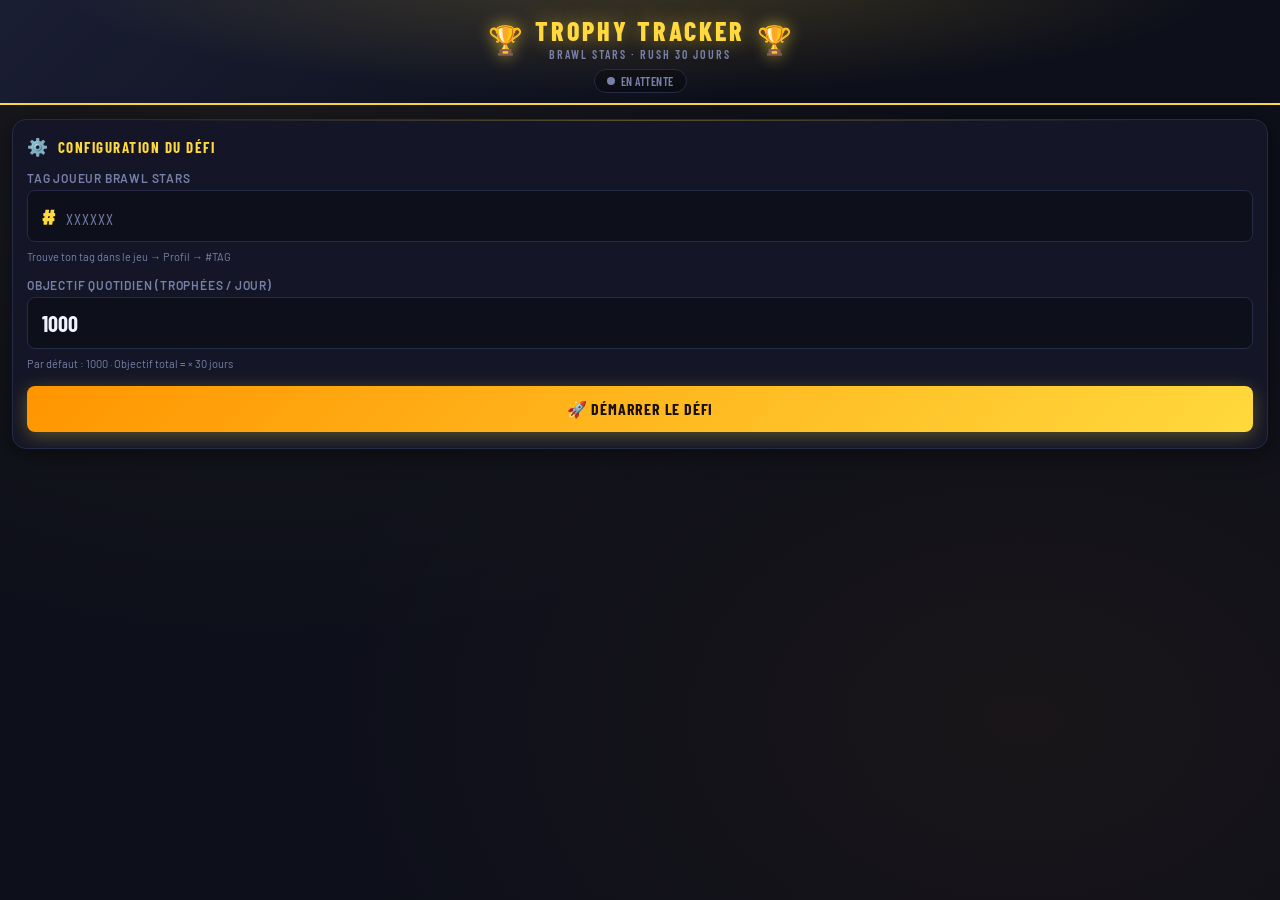
==== index.html @ 1053ff5f "Add files via upload" ====
<!DOCTYPE html>
<html lang="fr">
<head>
  <meta charset="UTF-8" />
  <meta name="viewport" content="width=device-width, initial-scale=1.0, maximum-scale=1.0, user-scalable=no" />
  <title>BS Trophy Tracker</title>
  <link rel="stylesheet" href="style.css" />
</head>
<body>

  <!-- ===== HEADER ===== -->
  <header class="app-header">
    <div class="header-glow"></div>
    <div class="header-content">
      <span class="trophy-icon">🏆</span>
      <div class="header-text">
        <h1>TROPHY TRACKER</h1>
        <p class="header-sub" id="headerSub">Brawl Stars · Rush 30 Jours</p>
      </div>
      <span class="trophy-icon">🏆</span>
    </div>
    <!-- Indicateur de statut API -->
    <div class="api-status" id="apiStatus">
      <span class="api-dot" id="apiDot"></span>
      <span class="api-label" id="apiLabel">En attente</span>
    </div>
  </header>

  <!-- ===================================================================
       ÉCRAN 1 : CONFIGURATION INITIALE (visible si défi non démarré)
  =================================================================== -->
  <div id="screenSetup">

    <section class="card setup-card">
      <h2 class="card-title"><span class="icon">⚙️</span> Configuration du Défi</h2>

      <!-- Tag joueur -->
      <div class="input-group">
        <label for="inputPlayerTag">Tag Joueur Brawl Stars</label>
        <div class="input-prefix-wrap">
          <span class="input-prefix">#</span>
          <input
            type="text"
            id="inputPlayerTag"
            placeholder="XXXXXX"
            maxlength="12"
            autocomplete="off"
            autocorrect="off"
            spellcheck="false"
          />
        </div>
        <p class="input-hint">Trouve ton tag dans le jeu → Profil → #TAG</p>
      </div>

      <!-- Objectif quotidien -->
      <div class="input-group">
        <label for="inputDailyGoal">Objectif quotidien (trophées / jour)</label>
        <input
          type="number"
          id="inputDailyGoal"
          placeholder="1000"
          value="1000"
          min="1"
          inputmode="numeric"
        />
        <p class="input-hint">Par défaut : 1000 · Objectif total = × 30 jours</p>
      </div>

      <!-- Bouton démarrer -->
      <button class="btn btn-primary" id="btnStart">
        <span id="btnStartLabel">🚀 Démarrer le défi</span>
      </button>

      <!-- Spinner de chargement -->
      <div class="loader-wrap hidden" id="setupLoader">
        <div class="spinner"></div>
        <span>Connexion à l'API Brawl Stars…</span>
      </div>
    </section>

  </div><!-- /#screenSetup -->

  <!-- ===================================================================
       ÉCRAN 2 : TRACKER ACTIF (visible une fois le défi lancé)
  =================================================================== -->
  <div id="screenTracker" class="hidden">

    <!-- ── Profil joueur ── -->
    <section class="card player-card">
      <div class="player-row">
        <div class="player-avatar" id="playerAvatar">?</div>
        <div class="player-info">
          <div class="player-name" id="playerName">—</div>
          <div class="player-tag" id="playerTag">—</div>
        </div>
        <div class="player-right">
          <div class="player-trophies" id="playerTrophiesLive">—</div>
          <div class="player-trophies-label">trophées</div>
        </div>
      </div>

      <!-- Bouton actualisation manuelle -->
      <button class="btn btn-secondary btn-sm mt-8" id="btnRefresh">
        🔄 Actualiser maintenant
      </button>

      <!-- Date dernière sync -->
      <p class="last-sync" id="lastSyncLabel">Dernière sync : jamais</p>
    </section>

    <!-- ── Progression globale ── -->
    <section class="card progress-card">
      <h2 class="card-title"><span class="icon">📊</span> Progression Globale</h2>

      <div class="progress-grid">
        <div class="stat-box">
          <span class="stat-label">Jour actuel</span>
          <span class="stat-value" id="statCurrentDay">J—</span>
        </div>
        <div class="stat-box">
          <span class="stat-label">Jours validés</span>
          <span class="stat-value" id="statDaysCompleted">0 / 30</span>
        </div>
        <div class="stat-box">
          <span class="stat-label">Gain total</span>
          <span class="stat-value" id="statTotalGain">+0</span>
        </div>
        <div class="stat-box">
          <span class="stat-label">Moy. / jour</span>
          <span class="stat-value" id="statAvgPerDay">—</span>
        </div>
      </div>

      <div class="progress-bar-wrap">
        <div class="progress-bar-track">
          <div class="progress-bar-fill" id="progressBarFill"></div>
        </div>
        <span class="progress-bar-label" id="progressBarLabel">0%</span>
      </div>

      <!-- Objectif affiché -->
      <div class="goal-recap">
        <span class="goal-recap-item">
          🎯 Objectif : <strong id="goalRecapValue">—</strong> trophées/jour
        </span>
        <span class="goal-recap-item">
          📅 Total visé : <strong id="goalTotalValue">—</strong>
        </span>
      </div>
    </section>

    <!-- ── Calendrier des 30 jours ── -->
    <section class="card calendar-card">
      <h2 class="card-title"><span class="icon">📅</span> Calendrier des 30 Jours</h2>
      <div class="calendar-list" id="calendarList">
        <!-- Généré dynamiquement par JS -->
      </div>
    </section>

    <!-- ── Bilan de fin de mois ── -->
    <section class="card bilan-card hidden" id="bilanSection">
      <h2 class="card-title"><span class="icon">🏁</span> Bilan de Fin de Mois</h2>
      <div class="bilan-body" id="bilanBody"></div>
    </section>

    <!-- ── Reset ── -->
    <div class="reset-zone">
      <button class="btn btn-danger" id="resetBtn">🔄 Réinitialiser le mois</button>
      <p class="reset-warning">⚠️ Cette action effacera toutes tes données.</p>
    </div>

  </div><!-- /#screenTracker -->

  <!-- ===== MODAL RESET ===== -->
  <div class="modal-overlay hidden" id="resetModal">
    <div class="modal-box">
      <p class="modal-title">🗑️ Tout réinitialiser ?</p>
      <p class="modal-text">Toutes les données du défi seront effacées définitivement.</p>
      <div class="modal-actions">
        <button class="btn btn-ghost" id="cancelResetBtn">Annuler</button>
        <button class="btn btn-danger" id="confirmResetBtn">Confirmer</button>
      </div>
    </div>
  </div>

  <!-- ===== TOAST ===== -->
  <div class="toast hidden" id="toast"></div>

  <script src="script.js"></script>
</body>
</html>
---- style.css ----
/* ============================================================
   BRAWL STARS TROPHY TRACKER v2 — style.css
   Thème : Gaming sombre, accent jaune/orange, typographie Barlow
   ============================================================ */

@import url('https://fonts.googleapis.com/css2?family=Barlow+Condensed:wght@400;600;700;800&family=Barlow:wght@400;500;600&display=swap');

/* ── Variables ── */
:root {
  --bg-base:       #0d0f1a;
  --bg-card:       #141627;
  --bg-card2:      #1a1e33;
  --border:        #252a45;
  --accent:        #ffd93d;
  --accent2:       #ff9500;
  --text-primary:  #f0f2ff;
  --text-muted:    #7880a8;
  --green:         #2dca6e;
  --green-bg:      rgba(45, 202, 110, 0.12);
  --red:           #ff4060;
  --red-bg:        rgba(255, 64, 96, 0.12);
  --blue:          #4d9fff;
  --radius:        14px;
  --radius-sm:     8px;
  --shadow:        0 4px 24px rgba(0,0,0,0.45);
  --font-display:  'Barlow Condensed', sans-serif;
  --font-body:     'Barlow', sans-serif;
}

/* ── Reset ── */
*, *::before, *::after { box-sizing: border-box; margin: 0; padding: 0; }
html { font-size: 16px; -webkit-text-size-adjust: 100%; }

body {
  background: var(--bg-base);
  color: var(--text-primary);
  font-family: var(--font-body);
  min-height: 100vh;
  padding-bottom: 48px;
  background-image:
    radial-gradient(ellipse at 20% 10%, rgba(255,217,61,0.06) 0%, transparent 50%),
    radial-gradient(ellipse at 80% 80%, rgba(255,149,0,0.05) 0%, transparent 50%);
}

::-webkit-scrollbar { width: 4px; }
::-webkit-scrollbar-track { background: transparent; }
::-webkit-scrollbar-thumb { background: var(--border); border-radius: 4px; }

.hidden { display: none !important; }
.mt-8  { margin-top: 8px; }

/* ============================================================
   HEADER
   ============================================================ */
.app-header {
  position: relative;
  overflow: hidden;
  background: linear-gradient(135deg, #1a1e33 0%, #0d0f1a 60%);
  border-bottom: 2px solid var(--accent);
  padding: 18px 16px 10px;
  text-align: center;
}

.header-glow {
  position: absolute; inset: 0;
  background: radial-gradient(ellipse at 50% -20%, rgba(255,217,61,0.18) 0%, transparent 65%);
  pointer-events: none;
}

.header-content {
  position: relative;
  display: flex; align-items: center; justify-content: center; gap: 12px;
}

.trophy-icon {
  font-size: 28px;
  filter: drop-shadow(0 0 8px rgba(255,217,61,0.7));
  animation: float 3s ease-in-out infinite;
}
.trophy-icon:last-child { animation-delay: 1.5s; }

@keyframes float {
  0%, 100% { transform: translateY(0); }
  50%       { transform: translateY(-4px); }
}

.header-text h1 {
  font-family: var(--font-display);
  font-size: 26px; font-weight: 800; letter-spacing: 3px;
  color: var(--accent);
  text-shadow: 0 0 20px rgba(255,217,61,0.5);
  line-height: 1;
}

.header-sub {
  font-family: var(--font-display);
  font-size: 12px; font-weight: 600; letter-spacing: 2px;
  color: var(--text-muted); text-transform: uppercase; margin-top: 3px;
}

/* ── Statut API ── */
.api-status {
  position: relative;
  display: inline-flex; align-items: center; gap: 6px;
  margin-top: 8px;
  background: rgba(0,0,0,0.3);
  border: 1px solid var(--border);
  border-radius: 99px;
  padding: 4px 12px;
}

.api-dot {
  width: 8px; height: 8px; border-radius: 50%;
  background: var(--text-muted);
  transition: background 0.3s;
}
.api-dot.loading  { background: var(--accent); animation: blink 0.8s ease-in-out infinite; }
.api-dot.ok       { background: var(--green); }
.api-dot.error    { background: var(--red); }

@keyframes blink {
  0%, 100% { opacity: 1; }
  50%       { opacity: 0.3; }
}

.api-label {
  font-family: var(--font-display);
  font-size: 12px; font-weight: 600; color: var(--text-muted);
  letter-spacing: 0.5px; text-transform: uppercase;
}

/* ============================================================
   CARDS
   ============================================================ */
.card {
  margin: 14px 12px 0;
  background: var(--bg-card);
  border: 1px solid var(--border);
  border-radius: var(--radius);
  padding: 16px 14px;
  box-shadow: var(--shadow);
  position: relative; overflow: hidden;
}

.card::before {
  content: '';
  position: absolute; top: 0; left: 10%; right: 10%; height: 1px;
  background: linear-gradient(90deg, transparent, rgba(255,217,61,0.3), transparent);
}

.card-title {
  font-family: var(--font-display);
  font-size: 15px; font-weight: 700; letter-spacing: 1.5px;
  text-transform: uppercase; color: var(--accent);
  margin-bottom: 14px;
  display: flex; align-items: center; gap: 8px;
}
.card-title .icon { font-size: 17px; }

/* ============================================================
   SETUP SCREEN
   ============================================================ */
.input-group {
  display: flex; flex-direction: column; gap: 5px; margin-bottom: 14px;
}

.input-group label {
  font-size: 12px; font-weight: 600; color: var(--text-muted);
  text-transform: uppercase; letter-spacing: 0.8px;
}

/* Champ avec préfixe "#" */
.input-prefix-wrap {
  display: flex; align-items: center;
  background: var(--bg-base);
  border: 1.5px solid var(--border);
  border-radius: var(--radius-sm);
  overflow: hidden;
  transition: border-color 0.2s, box-shadow 0.2s;
}
.input-prefix-wrap:focus-within {
  border-color: var(--accent);
  box-shadow: 0 0 0 3px rgba(255,217,61,0.15);
}

.input-prefix {
  padding: 0 10px 0 14px;
  font-family: var(--font-display);
  font-size: 22px; font-weight: 800; color: var(--accent);
  line-height: 1;
}

.input-prefix-wrap input {
  flex: 1;
  background: transparent;
  border: none;
  color: var(--text-primary);
  font-family: var(--font-display);
  font-size: 22px; font-weight: 700;
  padding: 12px 14px 12px 0;
  outline: none;
  -webkit-appearance: none;
  text-transform: uppercase;
  letter-spacing: 2px;
}
.input-prefix-wrap input::placeholder { color: var(--text-muted); font-weight: 400; font-size: 16px; letter-spacing: 1px; }

.input-group input[type="number"] {
  background: var(--bg-base);
  border: 1.5px solid var(--border);
  border-radius: var(--radius-sm);
  color: var(--text-primary);
  font-family: var(--font-display);
  font-size: 22px; font-weight: 700;
  padding: 12px 14px;
  width: 100%; outline: none;
  transition: border-color 0.2s, box-shadow 0.2s;
  -webkit-appearance: none;
}
.input-group input[type="number"]:focus {
  border-color: var(--accent);
  box-shadow: 0 0 0 3px rgba(255,217,61,0.15);
}
.input-group input[type="number"]::placeholder { color: var(--text-muted); font-weight: 400; font-size: 16px; }

.input-hint {
  font-size: 11px; color: var(--text-muted); line-height: 1.4;
  margin-top: 2px;
}

/* Notice clé API */
.api-key-notice {
  display: flex; align-items: flex-start; gap: 8px;
  background: rgba(77, 159, 255, 0.08);
  border: 1px solid rgba(77, 159, 255, 0.25);
  border-radius: var(--radius-sm);
  padding: 10px 12px;
  margin-bottom: 16px;
  font-size: 13px; color: var(--text-muted); line-height: 1.5;
}
.api-key-notice .notice-icon { font-size: 16px; flex-shrink: 0; margin-top: 1px; }
.api-key-notice strong { color: var(--blue); }
.api-key-notice code { font-size: 12px; background: rgba(255,255,255,0.07); padding: 1px 5px; border-radius: 4px; color: var(--accent); }

/* Loader setup */
.loader-wrap {
  display: flex; align-items: center; justify-content: center;
  gap: 10px; margin-top: 12px;
  font-family: var(--font-display);
  font-size: 14px; font-weight: 600; color: var(--text-muted);
  letter-spacing: 0.5px;
}

.spinner {
  width: 20px; height: 20px;
  border: 2.5px solid var(--border);
  border-top-color: var(--accent);
  border-radius: 50%;
  animation: spin 0.7s linear infinite;
  flex-shrink: 0;
}
@keyframes spin { to { transform: rotate(360deg); } }

/* ============================================================
   PLAYER CARD
   ============================================================ */
.player-card { padding-bottom: 12px; }

.player-row {
  display: flex; align-items: center; gap: 12px;
}

.player-avatar {
  width: 50px; height: 50px; border-radius: 50%;
  background: linear-gradient(135deg, var(--accent2), var(--accent));
  display: flex; align-items: center; justify-content: center;
  font-family: var(--font-display);
  font-size: 22px; font-weight: 800; color: #1a1000;
  flex-shrink: 0;
  box-shadow: 0 0 18px rgba(255,217,61,0.35);
}

.player-info { flex: 1; min-width: 0; }

.player-name {
  font-family: var(--font-display);
  font-size: 20px; font-weight: 800;
  color: var(--text-primary);
  white-space: nowrap; overflow: hidden; text-overflow: ellipsis;
}

.player-tag {
  font-family: var(--font-display);
  font-size: 13px; font-weight: 600;
  color: var(--text-muted); letter-spacing: 1px;
}

.player-right { text-align: right; flex-shrink: 0; }

.player-trophies {
  font-family: var(--font-display);
  font-size: 26px; font-weight: 800;
  color: var(--accent);
  line-height: 1;
}

.player-trophies-label {
  font-size: 11px; color: var(--text-muted);
  text-transform: uppercase; letter-spacing: 0.5px;
}

.last-sync {
  font-size: 11px; color: var(--text-muted);
  margin-top: 8px; text-align: center;
  letter-spacing: 0.3px;
}

/* ============================================================
   PROGRESS CARD
   ============================================================ */
.progress-grid {
  display: grid; grid-template-columns: 1fr 1fr;
  gap: 9px; margin-bottom: 12px;
}

.stat-box {
  background: var(--bg-card2); border: 1px solid var(--border);
  border-radius: var(--radius-sm); padding: 9px 11px;
  display: flex; flex-direction: column; gap: 3px;
}

.stat-label {
  font-size: 10px; font-weight: 600; color: var(--text-muted);
  text-transform: uppercase; letter-spacing: 0.6px;
}

.stat-value {
  font-family: var(--font-display);
  font-size: 19px; font-weight: 700; color: var(--text-primary);
}

/* Barre de progression */
.progress-bar-wrap {
  display: flex; align-items: center; gap: 10px; margin-bottom: 12px;
}
.progress-bar-track {
  flex: 1; height: 10px;
  background: var(--bg-base); border-radius: 99px;
  border: 1px solid var(--border); overflow: hidden;
}
.progress-bar-fill {
  height: 100%; width: 0%; border-radius: 99px;
  background: linear-gradient(90deg, var(--accent2), var(--accent));
  transition: width 0.6s cubic-bezier(0.34, 1.56, 0.64, 1);
  box-shadow: 0 0 10px rgba(255,217,61,0.4);
}
.progress-bar-label {
  font-family: var(--font-display);
  font-size: 14px; font-weight: 700; color: var(--accent);
  min-width: 38px; text-align: right;
}

/* Récap objectif */
.goal-recap {
  display: flex; flex-wrap: wrap; gap: 8px;
  background: var(--bg-card2); border-radius: var(--radius-sm);
  padding: 9px 12px;
}
.goal-recap-item {
  font-size: 13px; color: var(--text-muted); flex: 1; min-width: 120px;
}
.goal-recap-item strong { color: var(--accent); font-family: var(--font-display); font-size: 15px; }

/* ============================================================
   CALENDRIER
   ============================================================ */
.calendar-list { display: flex; flex-direction: column; gap: 7px; }

.day-row {
  background: var(--bg-card2); border: 1.5px solid var(--border);
  border-radius: var(--radius-sm); padding: 9px 11px;
  display: flex; align-items: center; gap: 8px;
  transition: border-color 0.25s, background 0.25s, transform 0.15s;
  position: relative; overflow: hidden;
}

.day-row::after {
  content: ''; position: absolute; inset: 0;
  opacity: 0; transition: opacity 0.25s; pointer-events: none;
}

.day-row.success {
  border-color: var(--green); background: var(--green-bg);
}
.day-row.success::after {
  background: linear-gradient(90deg, rgba(45,202,110,0.06) 0%, transparent 60%);
  opacity: 1;
}

.day-row.fail {
  border-color: var(--red); background: var(--red-bg);
}
.day-row.fail::after {
  background: linear-gradient(90deg, rgba(255,64,96,0.06) 0%, transparent 60%);
  opacity: 1;
}

/* Jour actuel : bordure accentuée */
.day-row.today {
  border-color: var(--accent);
  box-shadow: 0 0 12px rgba(255,217,61,0.15);
}

/* Jour manqué (skipped) */
.day-row.skipped {
  opacity: 0.55;
  border-style: dashed;
}

.day-row.just-saved { animation: pulse-save 0.5s ease; }
@keyframes pulse-save {
  0%   { transform: scale(1); }
  40%  { transform: scale(1.02); }
  100% { transform: scale(1); }
}

/* Numéro du jour */
.day-number {
  font-family: var(--font-display);
  font-size: 14px; font-weight: 800; color: var(--text-muted);
  min-width: 28px; text-align: center; letter-spacing: 0.5px;
}
.day-row.success .day-number,
.day-row.fail .day-number,
.day-row.today .day-number { color: var(--text-primary); }

/* Contenu central : trophées + date */
.day-main {
  flex: 1; min-width: 0;
}

.day-trophies {
  font-family: var(--font-display);
  font-size: 17px; font-weight: 700; color: var(--text-primary);
  line-height: 1;
}

.day-date {
  font-size: 11px; color: var(--text-muted); margin-top: 2px;
}

/* Placeholder jours futurs */
.day-placeholder {
  font-size: 13px; color: #3a405e; font-style: italic;
}

/* Badge différence */
.day-diff {
  font-family: var(--font-display);
  font-size: 14px; font-weight: 800;
  min-width: 58px; text-align: right; letter-spacing: 0.3px;
}
.day-diff.positive { color: var(--green); }
.day-diff.negative { color: var(--red); }
.day-diff.neutral  { color: var(--text-muted); }

/* Icône statut */
.day-status-icon { font-size: 17px; min-width: 20px; text-align: center; }

/* ============================================================
   BILAN
   ============================================================ */
.bilan-card { border-width: 2px; }

.bilan-body { text-align: center; padding: 8px 0; }

.bilan-result {
  font-family: var(--font-display);
  font-size: 46px; font-weight: 800; line-height: 1; letter-spacing: 1px;
  margin-bottom: 6px;
}
.bilan-result.success { color: var(--green); text-shadow: 0 0 30px rgba(45,202,110,0.5); }
.bilan-result.fail    { color: var(--red);   text-shadow: 0 0 30px rgba(255,64,96,0.5); }

.bilan-label {
  font-family: var(--font-display);
  font-size: 15px; font-weight: 600; letter-spacing: 1px;
  text-transform: uppercase; margin-bottom: 14px;
}
.bilan-label.success { color: var(--green); }
.bilan-label.fail    { color: var(--red); }

.bilan-details {
  display: flex; flex-direction: column; gap: 7px;
  background: var(--bg-card2); border-radius: var(--radius-sm); padding: 13px;
}

.bilan-row {
  display: flex; justify-content: space-between; align-items: center; font-size: 13px;
}
.bilan-row .b-label { color: var(--text-muted); font-weight: 500; }
.bilan-row .b-value {
  font-family: var(--font-display); font-size: 16px; font-weight: 700; color: var(--text-primary);
}
.bilan-row .b-value.success { color: var(--green); }
.bilan-row .b-value.fail    { color: var(--red); }

.bilan-emoji { font-size: 38px; margin-bottom: 8px; display: block; }

/* ============================================================
   BOUTONS
   ============================================================ */
.btn {
  display: inline-flex; align-items: center; justify-content: center; gap: 6px;
  border: none; border-radius: var(--radius-sm); cursor: pointer;
  font-family: var(--font-display); font-weight: 700; font-size: 16px;
  letter-spacing: 0.8px; padding: 13px 20px;
  text-transform: uppercase;
  transition: transform 0.1s, opacity 0.2s, box-shadow 0.2s;
  -webkit-tap-highlight-color: transparent;
  width: 100%;
}
.btn:active { transform: scale(0.96); opacity: 0.85; }
.btn:disabled { opacity: 0.45; pointer-events: none; }

.btn-primary {
  background: linear-gradient(135deg, var(--accent2), var(--accent));
  color: #1a1000;
  box-shadow: 0 4px 18px rgba(255,217,61,0.3);
}

.btn-secondary {
  background: rgba(77, 159, 255, 0.1);
  border: 1.5px solid rgba(77, 159, 255, 0.35);
  color: var(--blue);
}

.btn-danger {
  background: rgba(255, 64, 96, 0.1);
  border: 1.5px solid var(--red);
  color: var(--red);
}
.btn-danger:active { background: rgba(255, 64, 96, 0.25); }

.btn-ghost {
  background: transparent;
  border: 1.5px solid var(--border);
  color: var(--text-muted);
}

.btn-sm { padding: 7px 12px; font-size: 13px; width: auto; }

/* ============================================================
   RESET ZONE
   ============================================================ */
.reset-zone { margin: 22px 12px 0; text-align: center; }
.reset-warning { font-size: 11px; color: var(--text-muted); margin-top: 7px; }

/* ============================================================
   MODAL
   ============================================================ */
.modal-overlay {
  position: fixed; inset: 0;
  background: rgba(0,0,0,0.75);
  display: flex; align-items: center; justify-content: center;
  z-index: 1000; padding: 20px;
  backdrop-filter: blur(4px);
}

.modal-box {
  background: var(--bg-card); border: 1.5px solid var(--border);
  border-radius: var(--radius); padding: 22px 18px;
  width: 100%; max-width: 340px;
  box-shadow: 0 20px 60px rgba(0,0,0,0.6);
  animation: slide-up 0.25s ease;
}

@keyframes slide-up {
  from { transform: translateY(30px); opacity: 0; }
  to   { transform: translateY(0);    opacity: 1; }
}

.modal-title {
  font-family: var(--font-display);
  font-size: 19px; font-weight: 800; color: var(--text-primary);
  margin-bottom: 7px; text-align: center;
}

.modal-text {
  font-size: 13px; color: var(--text-muted);
  text-align: center; margin-bottom: 18px; line-height: 1.5;
}

.modal-actions { display: flex; gap: 10px; }
.modal-actions .btn { margin: 0; }

/* ============================================================
   TOAST
   ============================================================ */
.toast {
  position: fixed; bottom: 22px; left: 50%;
  transform: translateX(-50%) translateY(20px);
  background: var(--bg-card); border: 1.5px solid var(--border);
  border-radius: 99px; padding: 9px 18px;
  font-family: var(--font-display); font-size: 13px; font-weight: 600;
  color: var(--text-primary); z-index: 999;
  white-space: nowrap; max-width: calc(100vw - 32px);
  box-shadow: 0 8px 30px rgba(0,0,0,0.4);
  opacity: 0; transition: opacity 0.3s, transform 0.3s;
  pointer-events: none;
}
.toast.show { opacity: 1; transform: translateX(-50%) translateY(0); }
.toast.success { border-color: var(--green); color: var(--green); }
.toast.fail    { border-color: var(--red);   color: var(--red); }
.toast.info    { border-color: var(--accent); color: var(--accent); }

/* ============================================================
   RESPONSIVE
   ============================================================ */
@media (max-width: 360px) {
  .header-text h1   { font-size: 22px; }
  .progress-grid    { grid-template-columns: 1fr; }
  .day-diff         { min-width: 48px; font-size: 12px; }
  .player-trophies  { font-size: 22px; }
}
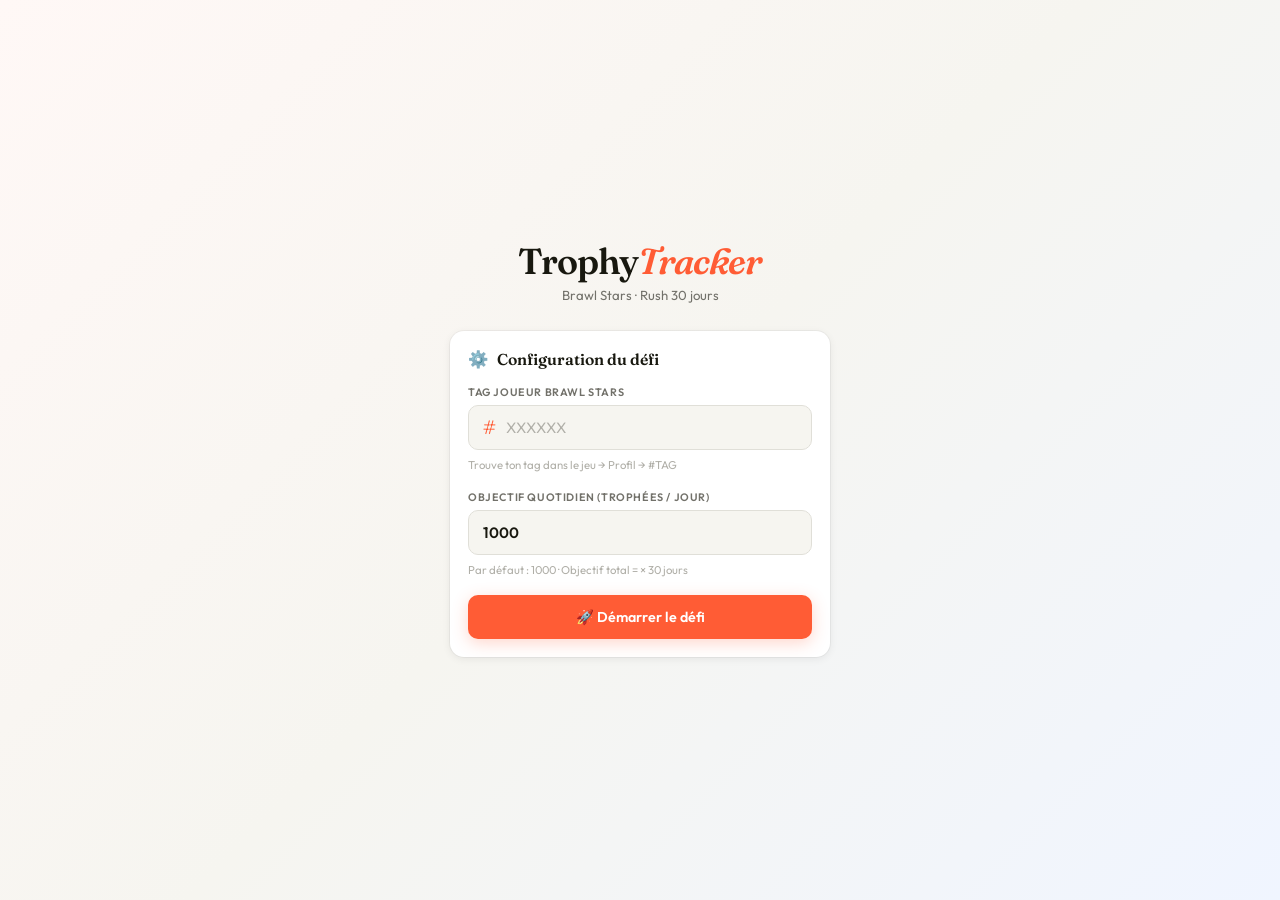
==== commit f3730fca: "Add files via upload" ====
--- a/index.html
+++ b/index.html
@@ -3,173 +3,216 @@
 <head>
   <meta charset="UTF-8" />
   <meta name="viewport" content="width=device-width, initial-scale=1.0, maximum-scale=1.0, user-scalable=no" />
-  <title>BS Trophy Tracker</title>
+  <title>Trophy Tracker</title>
   <link rel="stylesheet" href="style.css" />
 </head>
 <body>
-
-  <!-- ===== HEADER ===== -->
-  <header class="app-header">
-    <div class="header-glow"></div>
-    <div class="header-content">
-      <span class="trophy-icon">🏆</span>
-      <div class="header-text">
-        <h1>TROPHY TRACKER</h1>
-        <p class="header-sub" id="headerSub">Brawl Stars · Rush 30 Jours</p>
-      </div>
-      <span class="trophy-icon">🏆</span>
-    </div>
-    <!-- Indicateur de statut API -->
-    <div class="api-status" id="apiStatus">
-      <span class="api-dot" id="apiDot"></span>
-      <span class="api-label" id="apiLabel">En attente</span>
-    </div>
-  </header>
 
   <!-- ===================================================================
        ÉCRAN 1 : CONFIGURATION INITIALE (visible si défi non démarré)
   =================================================================== -->
   <div id="screenSetup">
-
-    <section class="card setup-card">
-      <h2 class="card-title"><span class="icon">⚙️</span> Configuration du Défi</h2>
-
-      <!-- Tag joueur -->
-      <div class="input-group">
-        <label for="inputPlayerTag">Tag Joueur Brawl Stars</label>
-        <div class="input-prefix-wrap">
-          <span class="input-prefix">#</span>
+    <div class="auth-wrap">
+      <div class="auth-brand">
+        <div class="brand-name">Trophy<span>Tracker</span></div>
+        <p>Brawl Stars · Rush 30 jours</p>
+      </div>
+
+      <section class="card setup-card">
+        <h2 class="card-title"><span class="icon">⚙️</span> Configuration du défi</h2>
+
+        <!-- Tag joueur -->
+        <div class="input-group">
+          <label for="inputPlayerTag">Tag joueur Brawl Stars</label>
+          <div class="input-prefix-wrap">
+            <span class="input-prefix">#</span>
+            <input
+              type="text"
+              id="inputPlayerTag"
+              placeholder="XXXXXX"
+              maxlength="12"
+              autocomplete="off"
+              autocorrect="off"
+              spellcheck="false"
+            />
+          </div>
+          <p class="input-hint">Trouve ton tag dans le jeu → Profil → #TAG</p>
+        </div>
+
+        <!-- Objectif quotidien -->
+        <div class="input-group">
+          <label for="inputDailyGoal">Objectif quotidien (trophées / jour)</label>
           <input
-            type="text"
-            id="inputPlayerTag"
-            placeholder="XXXXXX"
-            maxlength="12"
-            autocomplete="off"
-            autocorrect="off"
-            spellcheck="false"
+            type="number"
+            id="inputDailyGoal"
+            placeholder="1000"
+            value="1000"
+            min="1"
+            inputmode="numeric"
           />
-        </div>
-        <p class="input-hint">Trouve ton tag dans le jeu → Profil → #TAG</p>
+          <p class="input-hint">Par défaut : 1000 · Objectif total = × 30 jours</p>
+        </div>
+
+        <!-- Bouton démarrer -->
+        <button class="btn btn-main" id="btnStart">
+          <span id="btnStartLabel">🚀 Démarrer le défi</span>
+        </button>
+
+        <!-- Spinner de chargement -->
+        <div class="loader-wrap hidden" id="setupLoader">
+          <div class="spinner"></div>
+          <span>Connexion à l'API Brawl Stars…</span>
+        </div>
+      </section>
+    </div>
+  </div><!-- /#screenSetup -->
+
+  <!-- ===================================================================
+       APP : visible une fois le défi lancé
+  =================================================================== -->
+  <div id="app" class="hidden">
+
+    <!-- ===== TOPBAR ===== -->
+    <div class="topbar">
+      <div class="brand">Trophy<span>Tracker</span></div>
+      <div class="topbar-r">
+        <div class="api-status" id="apiStatus">
+          <span class="api-dot" id="apiDot"></span>
+          <span class="api-label" id="apiLabel">En attente</span>
+        </div>
+        <div class="top-av" id="playerAvatar">?</div>
       </div>
-
-      <!-- Objectif quotidien -->
-      <div class="input-group">
-        <label for="inputDailyGoal">Objectif quotidien (trophées / jour)</label>
-        <input
-          type="number"
-          id="inputDailyGoal"
-          placeholder="1000"
-          value="1000"
-          min="1"
-          inputmode="numeric"
-        />
-        <p class="input-hint">Par défaut : 1000 · Objectif total = × 30 jours</p>
-      </div>
-
-      <!-- Bouton démarrer -->
-      <button class="btn btn-primary" id="btnStart">
-        <span id="btnStartLabel">🚀 Démarrer le défi</span>
+    </div>
+
+    <div class="main">
+      <div class="feed">
+
+        <!-- ===================================================
+             PAGE : ACCUEIL
+        ==================================================== -->
+        <div class="page active" id="page-accueil">
+
+          <!-- ── Profil joueur ── -->
+          <section class="card player-card">
+            <div class="player-row">
+              <div class="player-avatar-lg" id="playerAvatarLg">?</div>
+              <div class="player-info">
+                <div class="player-name" id="playerName">—</div>
+                <div class="player-tag" id="playerTag">—</div>
+              </div>
+              <div class="player-right">
+                <div class="player-trophies" id="playerTrophiesLive">—</div>
+                <div class="player-trophies-label">trophées</div>
+              </div>
+            </div>
+
+            <!-- Bouton actualisation manuelle -->
+            <button class="btn btn-ghost btn-sm mt-8" id="btnRefresh">
+              🔄 Actualiser maintenant
+            </button>
+
+            <!-- Date dernière sync -->
+            <p class="last-sync" id="lastSyncLabel">Dernière sync : jamais</p>
+          </section>
+
+          <!-- ── Progression globale ── -->
+          <section class="card progress-card">
+            <h2 class="card-title"><span class="icon">📊</span> Progression globale</h2>
+
+            <div class="progress-grid">
+              <div class="stat-box">
+                <span class="stat-label">Jour actuel</span>
+                <span class="stat-value" id="statCurrentDay">J—</span>
+              </div>
+              <div class="stat-box">
+                <span class="stat-label">Jours validés</span>
+                <span class="stat-value" id="statDaysCompleted">0 / 30</span>
+              </div>
+              <div class="stat-box">
+                <span class="stat-label">Gain total</span>
+                <span class="stat-value" id="statTotalGain">+0</span>
+              </div>
+              <div class="stat-box">
+                <span class="stat-label">Moy. / jour</span>
+                <span class="stat-value" id="statAvgPerDay">—</span>
+              </div>
+            </div>
+
+            <div class="progress-bar-wrap">
+              <div class="progress-bar-track">
+                <div class="progress-bar-fill" id="progressBarFill"></div>
+              </div>
+              <span class="progress-bar-label" id="progressBarLabel">0%</span>
+            </div>
+
+            <!-- Objectif affiché -->
+            <div class="goal-recap">
+              <span class="goal-recap-item">
+                🎯 Objectif : <strong id="goalRecapValue">—</strong> trophées/jour
+              </span>
+              <span class="goal-recap-item">
+                📅 Total visé : <strong id="goalTotalValue">—</strong>
+              </span>
+            </div>
+          </section>
+
+        </div><!-- /#page-accueil -->
+
+        <!-- ===================================================
+             PAGE : CALENDRIER
+        ==================================================== -->
+        <div class="page" id="page-calendrier">
+          <section class="card calendar-card">
+            <h2 class="card-title"><span class="icon">📅</span> Calendrier des 30 jours</h2>
+            <div class="calendar-list" id="calendarList">
+              <!-- Généré dynamiquement par JS -->
+            </div>
+          </section>
+        </div><!-- /#page-calendrier -->
+
+        <!-- ===================================================
+             PAGE : BILAN
+        ==================================================== -->
+        <div class="page" id="page-bilan">
+
+          <section class="card bilan-card hidden" id="bilanSection">
+            <h2 class="card-title"><span class="icon">🏁</span> Bilan de fin de mois</h2>
+            <div class="bilan-body" id="bilanBody"></div>
+          </section>
+
+          <section class="card bilan-empty" id="bilanEmptyCard">
+            <span class="bilan-empty-emoji">⏳</span>
+            <p>Le bilan apparaîtra ici une fois les 30 jours terminés.</p>
+          </section>
+
+          <!-- ── Reset ── -->
+          <div class="reset-zone">
+            <button class="btn btn-danger" id="resetBtn">🔄 Réinitialiser le mois</button>
+            <p class="reset-warning">⚠️ Cette action effacera toutes tes données.</p>
+          </div>
+
+        </div><!-- /#page-bilan -->
+
+      </div><!-- /.feed -->
+    </div><!-- /.main -->
+
+    <!-- ===== BOTTOM NAV ===== -->
+    <nav class="bnav">
+      <button class="bnav-btn active" id="bnav-accueil">
+        <svg viewBox="0 0 24 24"><path d="M3 12l9-9 9 9"/><path d="M5 10v10h14V10"/></svg>
+        Accueil
       </button>
-
-      <!-- Spinner de chargement -->
-      <div class="loader-wrap hidden" id="setupLoader">
-        <div class="spinner"></div>
-        <span>Connexion à l'API Brawl Stars…</span>
-      </div>
-    </section>
-
-  </div><!-- /#screenSetup -->
-
-  <!-- ===================================================================
-       ÉCRAN 2 : TRACKER ACTIF (visible une fois le défi lancé)
-  =================================================================== -->
-  <div id="screenTracker" class="hidden">
-
-    <!-- ── Profil joueur ── -->
-    <section class="card player-card">
-      <div class="player-row">
-        <div class="player-avatar" id="playerAvatar">?</div>
-        <div class="player-info">
-          <div class="player-name" id="playerName">—</div>
-          <div class="player-tag" id="playerTag">—</div>
-        </div>
-        <div class="player-right">
-          <div class="player-trophies" id="playerTrophiesLive">—</div>
-          <div class="player-trophies-label">trophées</div>
-        </div>
-      </div>
-
-      <!-- Bouton actualisation manuelle -->
-      <button class="btn btn-secondary btn-sm mt-8" id="btnRefresh">
-        🔄 Actualiser maintenant
+      <button class="bnav-btn" id="bnav-calendrier">
+        <svg viewBox="0 0 24 24"><rect x="3" y="4" width="18" height="18" rx="2"/><line x1="16" y1="2" x2="16" y2="6"/><line x1="8" y1="2" x2="8" y2="6"/><line x1="3" y1="10" x2="21" y2="10"/></svg>
+        Calendrier
       </button>
-
-      <!-- Date dernière sync -->
-      <p class="last-sync" id="lastSyncLabel">Dernière sync : jamais</p>
-    </section>
-
-    <!-- ── Progression globale ── -->
-    <section class="card progress-card">
-      <h2 class="card-title"><span class="icon">📊</span> Progression Globale</h2>
-
-      <div class="progress-grid">
-        <div class="stat-box">
-          <span class="stat-label">Jour actuel</span>
-          <span class="stat-value" id="statCurrentDay">J—</span>
-        </div>
-        <div class="stat-box">
-          <span class="stat-label">Jours validés</span>
-          <span class="stat-value" id="statDaysCompleted">0 / 30</span>
-        </div>
-        <div class="stat-box">
-          <span class="stat-label">Gain total</span>
-          <span class="stat-value" id="statTotalGain">+0</span>
-        </div>
-        <div class="stat-box">
-          <span class="stat-label">Moy. / jour</span>
-          <span class="stat-value" id="statAvgPerDay">—</span>
-        </div>
-      </div>
-
-      <div class="progress-bar-wrap">
-        <div class="progress-bar-track">
-          <div class="progress-bar-fill" id="progressBarFill"></div>
-        </div>
-        <span class="progress-bar-label" id="progressBarLabel">0%</span>
-      </div>
-
-      <!-- Objectif affiché -->
-      <div class="goal-recap">
-        <span class="goal-recap-item">
-          🎯 Objectif : <strong id="goalRecapValue">—</strong> trophées/jour
-        </span>
-        <span class="goal-recap-item">
-          📅 Total visé : <strong id="goalTotalValue">—</strong>
-        </span>
-      </div>
-    </section>
-
-    <!-- ── Calendrier des 30 jours ── -->
-    <section class="card calendar-card">
-      <h2 class="card-title"><span class="icon">📅</span> Calendrier des 30 Jours</h2>
-      <div class="calendar-list" id="calendarList">
-        <!-- Généré dynamiquement par JS -->
-      </div>
-    </section>
-
-    <!-- ── Bilan de fin de mois ── -->
-    <section class="card bilan-card hidden" id="bilanSection">
-      <h2 class="card-title"><span class="icon">🏁</span> Bilan de Fin de Mois</h2>
-      <div class="bilan-body" id="bilanBody"></div>
-    </section>
-
-    <!-- ── Reset ── -->
-    <div class="reset-zone">
-      <button class="btn btn-danger" id="resetBtn">🔄 Réinitialiser le mois</button>
-      <p class="reset-warning">⚠️ Cette action effacera toutes tes données.</p>
-    </div>
-
-  </div><!-- /#screenTracker -->
+      <button class="bnav-btn" id="bnav-bilan">
+        <svg viewBox="0 0 24 24"><path d="M4 15s1-1 4-1 5 2 8 2 4-1 4-1V3s-1 1-4 1-5-2-8-2-4 1-4 1z"/><line x1="4" y1="22" x2="4" y2="15"/></svg>
+        Bilan
+      </button>
+    </nav>
+
+  </div><!-- /#app -->
 
   <!-- ===== MODAL RESET ===== -->
   <div class="modal-overlay hidden" id="resetModal">
--- a/style.css
+++ b/style.css
@@ -1,45 +1,48 @@
 /* ============================================================
-   BRAWL STARS TROPHY TRACKER v2 — style.css
-   Thème : Gaming sombre, accent jaune/orange, typographie Barlow
-   ============================================================ */
-
-@import url('https://fonts.googleapis.com/css2?family=Barlow+Condensed:wght@400;600;700;800&family=Barlow:wght@400;500;600&display=swap');
-
-/* ── Variables ── */
+   TROPHY TRACKER — style.css
+   Thème repris de Tark : fond crème, accent orange,
+   typographie Outfit / Fraunces, cards blanches.
+   ============================================================ */
+
+@import url('https://fonts.googleapis.com/css2?family=Outfit:wght@300;400;500;600;700&family=Fraunces:ital,wght@0,600;1,600&display=swap');
+
+/* ── Variables (identiques à Tark) ── */
 :root {
-  --bg-base:       #0d0f1a;
-  --bg-card:       #141627;
-  --bg-card2:      #1a1e33;
-  --border:        #252a45;
-  --accent:        #ffd93d;
-  --accent2:       #ff9500;
-  --text-primary:  #f0f2ff;
-  --text-muted:    #7880a8;
-  --green:         #2dca6e;
-  --green-bg:      rgba(45, 202, 110, 0.12);
-  --red:           #ff4060;
-  --red-bg:        rgba(255, 64, 96, 0.12);
-  --blue:          #4d9fff;
-  --radius:        14px;
-  --radius-sm:     8px;
-  --shadow:        0 4px 24px rgba(0,0,0,0.45);
-  --font-display:  'Barlow Condensed', sans-serif;
-  --font-body:     'Barlow', sans-serif;
+  --bg:        #f6f5f0;
+  --bg2:       #eeede7;
+  --bg3:       #e4e3dc;
+  --card:      #ffffff;
+  --border:    #e0dfd8;
+  --text:      #18180f;
+  --text2:     #72716a;
+  --text3:     #b0afa8;
+  --accent:    #ff5c35;
+  --accent2:   #e04820;
+  --accentbg:  #fff3f0;
+  --blue:      #3b6ef0;
+  --green:     #2cb67d;
+  --green-bg:  rgba(44, 182, 125, 0.10);
+  --red:       #e84040;
+  --red-bg:    rgba(232, 64, 64, 0.08);
+  --shadow-sm: 0 1px 2px rgba(0,0,0,.05);
+  --shadow:    0 2px 8px rgba(0,0,0,.07), 0 0 0 1px rgba(0,0,0,.04);
+  --shadow-lg: 0 8px 32px rgba(0,0,0,.10), 0 0 0 1px rgba(0,0,0,.04);
+  --r:         14px;
+  --r-sm:      10px;
+  --font-display: 'Fraunces', serif;
+  --font-body:    'Outfit', sans-serif;
 }
 
 /* ── Reset ── */
 *, *::before, *::after { box-sizing: border-box; margin: 0; padding: 0; }
 html { font-size: 16px; -webkit-text-size-adjust: 100%; }
 
-body {
-  background: var(--bg-base);
-  color: var(--text-primary);
+html, body {
+  min-height: 100%;
   font-family: var(--font-body);
-  min-height: 100vh;
-  padding-bottom: 48px;
-  background-image:
-    radial-gradient(ellipse at 20% 10%, rgba(255,217,61,0.06) 0%, transparent 50%),
-    radial-gradient(ellipse at 80% 80%, rgba(255,149,0,0.05) 0%, transparent 50%);
+  font-size: 15px;
+  color: var(--text);
+  background: var(--bg);
 }
 
 ::-webkit-scrollbar { width: 4px; }
@@ -50,143 +53,86 @@
 .mt-8  { margin-top: 8px; }
 
 /* ============================================================
-   HEADER
-   ============================================================ */
-.app-header {
-  position: relative;
+   ÉCRAN SETUP (auth-like, façon Tark)
+   ============================================================ */
+#screenSetup {
+  min-height: 100vh;
+  display: flex;
+  align-items: center;
+  justify-content: center;
+  background: linear-gradient(135deg, #fff8f6 0%, #f6f5f0 50%, #f0f5ff 100%);
+  padding: 20px 0;
+}
+
+.auth-wrap {
+  width: 100%;
+  max-width: 420px;
+  padding: 20px;
+  box-sizing: border-box;
+}
+
+.auth-brand { text-align: center; margin-bottom: 28px; }
+.auth-brand .brand-name {
+  font-family: var(--font-display);
+  font-size: 2.4rem; font-weight: 600;
+  color: var(--text); letter-spacing: -1px; line-height: 1;
+}
+.auth-brand .brand-name span { color: var(--accent); font-style: italic; }
+.auth-brand p { font-size: .88rem; color: var(--text2); margin-top: 8px; }
+
+/* ============================================================
+   CARDS
+   ============================================================ */
+.card {
+  background: var(--card);
+  border-radius: var(--r);
+  box-shadow: var(--shadow);
+  padding: 18px;
+  margin-bottom: 16px;
   overflow: hidden;
-  background: linear-gradient(135deg, #1a1e33 0%, #0d0f1a 60%);
-  border-bottom: 2px solid var(--accent);
-  padding: 18px 16px 10px;
-  text-align: center;
-}
-
-.header-glow {
-  position: absolute; inset: 0;
-  background: radial-gradient(ellipse at 50% -20%, rgba(255,217,61,0.18) 0%, transparent 65%);
-  pointer-events: none;
-}
-
-.header-content {
-  position: relative;
-  display: flex; align-items: center; justify-content: center; gap: 12px;
-}
-
-.trophy-icon {
-  font-size: 28px;
-  filter: drop-shadow(0 0 8px rgba(255,217,61,0.7));
-  animation: float 3s ease-in-out infinite;
-}
-.trophy-icon:last-child { animation-delay: 1.5s; }
-
-@keyframes float {
-  0%, 100% { transform: translateY(0); }
-  50%       { transform: translateY(-4px); }
-}
-
-.header-text h1 {
-  font-family: var(--font-display);
-  font-size: 26px; font-weight: 800; letter-spacing: 3px;
-  color: var(--accent);
-  text-shadow: 0 0 20px rgba(255,217,61,0.5);
-  line-height: 1;
-}
-
-.header-sub {
-  font-family: var(--font-display);
-  font-size: 12px; font-weight: 600; letter-spacing: 2px;
-  color: var(--text-muted); text-transform: uppercase; margin-top: 3px;
-}
-
-/* ── Statut API ── */
-.api-status {
-  position: relative;
-  display: inline-flex; align-items: center; gap: 6px;
-  margin-top: 8px;
-  background: rgba(0,0,0,0.3);
-  border: 1px solid var(--border);
-  border-radius: 99px;
-  padding: 4px 12px;
-}
-
-.api-dot {
-  width: 8px; height: 8px; border-radius: 50%;
-  background: var(--text-muted);
-  transition: background 0.3s;
-}
-.api-dot.loading  { background: var(--accent); animation: blink 0.8s ease-in-out infinite; }
-.api-dot.ok       { background: var(--green); }
-.api-dot.error    { background: var(--red); }
-
-@keyframes blink {
-  0%, 100% { opacity: 1; }
-  50%       { opacity: 0.3; }
-}
-
-.api-label {
-  font-family: var(--font-display);
-  font-size: 12px; font-weight: 600; color: var(--text-muted);
-  letter-spacing: 0.5px; text-transform: uppercase;
-}
-
-/* ============================================================
-   CARDS
-   ============================================================ */
-.card {
-  margin: 14px 12px 0;
-  background: var(--bg-card);
-  border: 1px solid var(--border);
-  border-radius: var(--radius);
-  padding: 16px 14px;
-  box-shadow: var(--shadow);
-  position: relative; overflow: hidden;
-}
-
-.card::before {
-  content: '';
-  position: absolute; top: 0; left: 10%; right: 10%; height: 1px;
-  background: linear-gradient(90deg, transparent, rgba(255,217,61,0.3), transparent);
-}
+}
+.card:last-child { margin-bottom: 0; }
 
 .card-title {
   font-family: var(--font-display);
-  font-size: 15px; font-weight: 700; letter-spacing: 1.5px;
-  text-transform: uppercase; color: var(--accent);
-  margin-bottom: 14px;
+  font-size: 1.05rem; font-weight: 600;
+  color: var(--text);
+  margin-bottom: 16px;
   display: flex; align-items: center; gap: 8px;
 }
-.card-title .icon { font-size: 17px; }
-
-/* ============================================================
-   SETUP SCREEN
+.card-title .icon { font-size: 1.1rem; }
+
+/* ============================================================
+   SETUP : champs
    ============================================================ */
 .input-group {
-  display: flex; flex-direction: column; gap: 5px; margin-bottom: 14px;
+  display: flex; flex-direction: column; gap: 6px; margin-bottom: 16px;
 }
 
 .input-group label {
-  font-size: 12px; font-weight: 600; color: var(--text-muted);
-  text-transform: uppercase; letter-spacing: 0.8px;
+  font-size: .72rem; font-weight: 600; color: var(--text2);
+  text-transform: uppercase; letter-spacing: .6px;
 }
 
 /* Champ avec préfixe "#" */
 .input-prefix-wrap {
   display: flex; align-items: center;
-  background: var(--bg-base);
+  background: var(--bg);
   border: 1.5px solid var(--border);
-  border-radius: var(--radius-sm);
+  border-radius: var(--r-sm);
   overflow: hidden;
-  transition: border-color 0.2s, box-shadow 0.2s;
+  transition: border-color .2s, box-shadow .2s, background .2s;
 }
 .input-prefix-wrap:focus-within {
   border-color: var(--accent);
-  box-shadow: 0 0 0 3px rgba(255,217,61,0.15);
+  background: var(--card);
+  box-shadow: 0 0 0 4px rgba(255,92,53,.08);
 }
 
 .input-prefix {
-  padding: 0 10px 0 14px;
-  font-family: var(--font-display);
-  font-size: 22px; font-weight: 800; color: var(--accent);
+  padding: 0 6px 0 14px;
+  font-family: var(--font-display);
+  font-size: 1.3rem; font-weight: 600; color: var(--accent);
   line-height: 1;
 }
 
@@ -194,61 +140,46 @@
   flex: 1;
   background: transparent;
   border: none;
-  color: var(--text-primary);
-  font-family: var(--font-display);
-  font-size: 22px; font-weight: 700;
-  padding: 12px 14px 12px 0;
+  color: var(--text);
+  font-family: var(--font-body);
+  font-size: 1rem; font-weight: 600;
+  padding: 12px 14px 12px 4px;
   outline: none;
   -webkit-appearance: none;
   text-transform: uppercase;
-  letter-spacing: 2px;
-}
-.input-prefix-wrap input::placeholder { color: var(--text-muted); font-weight: 400; font-size: 16px; letter-spacing: 1px; }
+  letter-spacing: 1.5px;
+}
+.input-prefix-wrap input::placeholder { color: var(--text3); font-weight: 400; letter-spacing: 1px; }
 
 .input-group input[type="number"] {
-  background: var(--bg-base);
+  background: var(--bg);
   border: 1.5px solid var(--border);
-  border-radius: var(--radius-sm);
-  color: var(--text-primary);
-  font-family: var(--font-display);
-  font-size: 22px; font-weight: 700;
+  border-radius: var(--r-sm);
+  color: var(--text);
+  font-family: var(--font-body);
+  font-size: 1rem; font-weight: 600;
   padding: 12px 14px;
   width: 100%; outline: none;
-  transition: border-color 0.2s, box-shadow 0.2s;
+  transition: border-color .2s, box-shadow .2s, background .2s;
   -webkit-appearance: none;
 }
 .input-group input[type="number"]:focus {
   border-color: var(--accent);
-  box-shadow: 0 0 0 3px rgba(255,217,61,0.15);
-}
-.input-group input[type="number"]::placeholder { color: var(--text-muted); font-weight: 400; font-size: 16px; }
+  background: var(--card);
+  box-shadow: 0 0 0 4px rgba(255,92,53,.08);
+}
+.input-group input[type="number"]::placeholder { color: var(--text3); font-weight: 400; }
 
 .input-hint {
-  font-size: 11px; color: var(--text-muted); line-height: 1.4;
+  font-size: .76rem; color: var(--text3); line-height: 1.4;
   margin-top: 2px;
 }
-
-/* Notice clé API */
-.api-key-notice {
-  display: flex; align-items: flex-start; gap: 8px;
-  background: rgba(77, 159, 255, 0.08);
-  border: 1px solid rgba(77, 159, 255, 0.25);
-  border-radius: var(--radius-sm);
-  padding: 10px 12px;
-  margin-bottom: 16px;
-  font-size: 13px; color: var(--text-muted); line-height: 1.5;
-}
-.api-key-notice .notice-icon { font-size: 16px; flex-shrink: 0; margin-top: 1px; }
-.api-key-notice strong { color: var(--blue); }
-.api-key-notice code { font-size: 12px; background: rgba(255,255,255,0.07); padding: 1px 5px; border-radius: 4px; color: var(--accent); }
 
 /* Loader setup */
 .loader-wrap {
   display: flex; align-items: center; justify-content: center;
-  gap: 10px; margin-top: 12px;
-  font-family: var(--font-display);
-  font-size: 14px; font-weight: 600; color: var(--text-muted);
-  letter-spacing: 0.5px;
+  gap: 10px; margin-top: 14px;
+  font-size: .85rem; font-weight: 500; color: var(--text2);
 }
 
 .spinner {
@@ -256,168 +187,223 @@
   border: 2.5px solid var(--border);
   border-top-color: var(--accent);
   border-radius: 50%;
-  animation: spin 0.7s linear infinite;
+  animation: spin .7s linear infinite;
   flex-shrink: 0;
 }
 @keyframes spin { to { transform: rotate(360deg); } }
 
 /* ============================================================
+   BOUTONS (style Tark : btn-main / btn-ghost / accent)
+   ============================================================ */
+.btn {
+  display: inline-flex; align-items: center; justify-content: center; gap: 6px;
+  border: none; border-radius: var(--r-sm); cursor: pointer;
+  font-family: var(--font-body); font-weight: 600; font-size: .95rem;
+  padding: 13px 20px;
+  transition: all .2s;
+  -webkit-tap-highlight-color: transparent;
+  width: 100%;
+}
+.btn:active { transform: scale(0.97); }
+.btn:disabled { opacity: .45; pointer-events: none; }
+
+.btn-main {
+  background: var(--accent);
+  color: #fff;
+  box-shadow: 0 4px 16px rgba(255,92,53,.25);
+}
+.btn-main:hover { background: var(--accent2); transform: translateY(-1px); }
+
+.btn-secondary {
+  background: rgba(59, 110, 240, 0.08);
+  border: 1.5px solid rgba(59, 110, 240, 0.3);
+  color: var(--blue);
+}
+
+.btn-danger {
+  background: rgba(232, 64, 64, 0.08);
+  border: 1.5px solid var(--red);
+  color: var(--red);
+}
+.btn-danger:hover { background: rgba(232, 64, 64, 0.16); }
+
+.btn-ghost {
+  background: none;
+  border: 1.5px solid var(--border);
+  color: var(--text);
+}
+.btn-ghost:hover { border-color: var(--text2); background: var(--bg2); }
+
+.btn-sm { padding: 9px 14px; font-size: .85rem; width: auto; }
+
+/* ============================================================
+   APP SHELL — TOPBAR (façon Tark)
+   ============================================================ */
+#app { display: flex; flex-direction: column; min-height: 100vh; }
+
+.topbar {
+  position: sticky; top: 0; z-index: 200; height: 58px;
+  background: rgba(255,255,255,.88);
+  backdrop-filter: blur(20px);
+  border-bottom: 1px solid var(--border);
+  display: flex; align-items: center; justify-content: space-between;
+  padding: 0 18px;
+}
+.brand {
+  font-family: var(--font-display);
+  font-size: 1.35rem; font-weight: 600;
+  color: var(--text); letter-spacing: -.5px;
+}
+.brand span { color: var(--accent); font-style: italic; }
+
+.topbar-r { display: flex; align-items: center; gap: 10px; }
+
+.top-av {
+  width: 34px; height: 34px; border-radius: 50%;
+  border: 2px solid var(--border);
+  background: var(--bg2);
+  display: flex; align-items: center; justify-content: center;
+  font-family: var(--font-display); font-weight: 700; font-size: .9rem;
+  color: var(--text2);
+}
+
+/* ── Statut API ── */
+.api-status {
+  display: inline-flex; align-items: center; gap: 6px;
+  background: var(--bg);
+  border: 1px solid var(--border);
+  border-radius: 99px;
+  padding: 4px 11px;
+}
+.api-dot {
+  width: 7px; height: 7px; border-radius: 50%;
+  background: var(--text3);
+  transition: background .3s;
+}
+.api-dot.loading { background: var(--accent); animation: blink .8s ease-in-out infinite; }
+.api-dot.ok      { background: var(--green); }
+.api-dot.error   { background: var(--red); }
+@keyframes blink { 0%,100% { opacity: 1; } 50% { opacity: .3; } }
+
+.api-label {
+  font-size: .7rem; font-weight: 600; color: var(--text2);
+  letter-spacing: .3px;
+}
+
+/* ============================================================
+   LAYOUT
+   ============================================================ */
+.main {
+  display: flex; justify-content: center;
+  padding: 18px 14px 90px;
+  max-width: 620px; margin: 0 auto; width: 100%;
+  flex: 1;
+}
+.feed { flex: 1; width: 100%; display: flex; flex-direction: column; min-width: 0; }
+
+.page { display: none; }
+.page.active { display: block; }
+
+/* ============================================================
    PLAYER CARD
    ============================================================ */
-.player-card { padding-bottom: 12px; }
-
-.player-row {
-  display: flex; align-items: center; gap: 12px;
-}
-
-.player-avatar {
-  width: 50px; height: 50px; border-radius: 50%;
-  background: linear-gradient(135deg, var(--accent2), var(--accent));
+.player-row { display: flex; align-items: center; gap: 14px; }
+
+.player-avatar-lg {
+  width: 52px; height: 52px; border-radius: 50%;
+  background: var(--accentbg);
+  border: 2px solid var(--border);
   display: flex; align-items: center; justify-content: center;
-  font-family: var(--font-display);
-  font-size: 22px; font-weight: 800; color: #1a1000;
+  font-family: var(--font-display); font-weight: 700; font-size: 1.3rem;
+  color: var(--accent);
   flex-shrink: 0;
-  box-shadow: 0 0 18px rgba(255,217,61,0.35);
 }
 
 .player-info { flex: 1; min-width: 0; }
-
 .player-name {
   font-family: var(--font-display);
-  font-size: 20px; font-weight: 800;
-  color: var(--text-primary);
+  font-size: 1.1rem; font-weight: 600; color: var(--text);
   white-space: nowrap; overflow: hidden; text-overflow: ellipsis;
 }
-
-.player-tag {
-  font-family: var(--font-display);
-  font-size: 13px; font-weight: 600;
-  color: var(--text-muted); letter-spacing: 1px;
-}
+.player-tag { font-size: .8rem; color: var(--text3); margin-top: 1px; }
 
 .player-right { text-align: right; flex-shrink: 0; }
-
 .player-trophies {
   font-family: var(--font-display);
-  font-size: 26px; font-weight: 800;
-  color: var(--accent);
+  font-size: 1.5rem; font-weight: 700; color: var(--accent);
   line-height: 1;
 }
-
 .player-trophies-label {
-  font-size: 11px; color: var(--text-muted);
-  text-transform: uppercase; letter-spacing: 0.5px;
-}
-
-.last-sync {
-  font-size: 11px; color: var(--text-muted);
-  margin-top: 8px; text-align: center;
-  letter-spacing: 0.3px;
-}
-
-/* ============================================================
-   PROGRESS CARD
+  font-size: .68rem; color: var(--text3); text-transform: uppercase;
+  letter-spacing: .5px; margin-top: 2px;
+}
+
+.last-sync { font-size: .76rem; color: var(--text3); margin-top: 10px; text-align: center; }
+
+/* ============================================================
+   PROGRESSION
    ============================================================ */
 .progress-grid {
   display: grid; grid-template-columns: 1fr 1fr;
-  gap: 9px; margin-bottom: 12px;
-}
-
+  gap: 10px; margin-bottom: 16px;
+}
 .stat-box {
-  background: var(--bg-card2); border: 1px solid var(--border);
-  border-radius: var(--radius-sm); padding: 9px 11px;
-  display: flex; flex-direction: column; gap: 3px;
-}
-
-.stat-label {
-  font-size: 10px; font-weight: 600; color: var(--text-muted);
-  text-transform: uppercase; letter-spacing: 0.6px;
-}
-
-.stat-value {
-  font-family: var(--font-display);
-  font-size: 19px; font-weight: 700; color: var(--text-primary);
-}
-
-/* Barre de progression */
-.progress-bar-wrap {
-  display: flex; align-items: center; gap: 10px; margin-bottom: 12px;
-}
+  background: var(--bg); border: 1px solid var(--border);
+  border-radius: var(--r-sm); padding: 12px;
+  display: flex; flex-direction: column; gap: 4px;
+}
+.stat-label { font-size: .68rem; color: var(--text3); text-transform: uppercase; letter-spacing: .5px; }
+.stat-value { font-family: var(--font-display); font-size: 1.25rem; font-weight: 700; color: var(--text); }
+
+.progress-bar-wrap { display: flex; align-items: center; gap: 10px; margin-bottom: 14px; }
 .progress-bar-track {
-  flex: 1; height: 10px;
-  background: var(--bg-base); border-radius: 99px;
-  border: 1px solid var(--border); overflow: hidden;
+  flex: 1; height: 8px; border-radius: 99px;
+  background: var(--bg2); overflow: hidden;
 }
 .progress-bar-fill {
-  height: 100%; width: 0%; border-radius: 99px;
+  height: 100%; border-radius: 99px;
   background: linear-gradient(90deg, var(--accent2), var(--accent));
-  transition: width 0.6s cubic-bezier(0.34, 1.56, 0.64, 1);
-  box-shadow: 0 0 10px rgba(255,217,61,0.4);
+  width: 0%; transition: width .4s ease;
 }
 .progress-bar-label {
-  font-family: var(--font-display);
-  font-size: 14px; font-weight: 700; color: var(--accent);
-  min-width: 38px; text-align: right;
-}
-
-/* Récap objectif */
+  font-family: var(--font-display); font-size: .85rem; font-weight: 700;
+  color: var(--accent); min-width: 36px; text-align: right;
+}
+
 .goal-recap {
-  display: flex; flex-wrap: wrap; gap: 8px;
-  background: var(--bg-card2); border-radius: var(--radius-sm);
-  padding: 9px 12px;
-}
-.goal-recap-item {
-  font-size: 13px; color: var(--text-muted); flex: 1; min-width: 120px;
-}
-.goal-recap-item strong { color: var(--accent); font-family: var(--font-display); font-size: 15px; }
+  display: flex; flex-wrap: wrap; gap: 10px;
+  background: var(--bg); border-radius: var(--r-sm);
+  padding: 11px 13px;
+}
+.goal-recap-item { font-size: .8rem; color: var(--text2); flex: 1; min-width: 120px; }
+.goal-recap-item strong { color: var(--accent); font-family: var(--font-display); font-size: .95rem; }
 
 /* ============================================================
    CALENDRIER
    ============================================================ */
-.calendar-list { display: flex; flex-direction: column; gap: 7px; }
+.calendar-list { display: flex; flex-direction: column; gap: 8px; }
 
 .day-row {
-  background: var(--bg-card2); border: 1.5px solid var(--border);
-  border-radius: var(--radius-sm); padding: 9px 11px;
-  display: flex; align-items: center; gap: 8px;
-  transition: border-color 0.25s, background 0.25s, transform 0.15s;
-  position: relative; overflow: hidden;
-}
-
-.day-row::after {
-  content: ''; position: absolute; inset: 0;
-  opacity: 0; transition: opacity 0.25s; pointer-events: none;
-}
-
-.day-row.success {
-  border-color: var(--green); background: var(--green-bg);
-}
-.day-row.success::after {
-  background: linear-gradient(90deg, rgba(45,202,110,0.06) 0%, transparent 60%);
-  opacity: 1;
-}
-
-.day-row.fail {
-  border-color: var(--red); background: var(--red-bg);
-}
-.day-row.fail::after {
-  background: linear-gradient(90deg, rgba(255,64,96,0.06) 0%, transparent 60%);
-  opacity: 1;
-}
+  background: var(--bg); border: 1.5px solid var(--border);
+  border-radius: var(--r-sm); padding: 11px 13px;
+  display: flex; align-items: center; gap: 10px;
+  transition: border-color .25s, background .25s, transform .15s;
+  position: relative;
+}
+
+.day-row.success { border-color: var(--green); background: var(--green-bg); }
+.day-row.fail     { border-color: var(--red);   background: var(--red-bg); }
 
 /* Jour actuel : bordure accentuée */
 .day-row.today {
   border-color: var(--accent);
-  box-shadow: 0 0 12px rgba(255,217,61,0.15);
+  box-shadow: 0 0 0 3px rgba(255,92,53,.08);
 }
 
 /* Jour manqué (skipped) */
-.day-row.skipped {
-  opacity: 0.55;
-  border-style: dashed;
-}
-
-.day-row.just-saved { animation: pulse-save 0.5s ease; }
+.day-row.skipped { opacity: .55; border-style: dashed; }
+
+.day-row.just-saved { animation: pulse-save .5s ease; }
 @keyframes pulse-save {
   0%   { transform: scale(1); }
   40%  { transform: scale(1.02); }
@@ -427,168 +413,140 @@
 /* Numéro du jour */
 .day-number {
   font-family: var(--font-display);
-  font-size: 14px; font-weight: 800; color: var(--text-muted);
-  min-width: 28px; text-align: center; letter-spacing: 0.5px;
+  font-size: .9rem; font-weight: 700; color: var(--text3);
+  min-width: 28px; text-align: center;
 }
 .day-row.success .day-number,
 .day-row.fail .day-number,
-.day-row.today .day-number { color: var(--text-primary); }
+.day-row.today .day-number { color: var(--text); }
 
 /* Contenu central : trophées + date */
-.day-main {
-  flex: 1; min-width: 0;
-}
+.day-main { flex: 1; min-width: 0; }
 
 .day-trophies {
   font-family: var(--font-display);
-  font-size: 17px; font-weight: 700; color: var(--text-primary);
+  font-size: 1.05rem; font-weight: 700; color: var(--text);
   line-height: 1;
 }
 
-.day-date {
-  font-size: 11px; color: var(--text-muted); margin-top: 2px;
-}
+.day-date { font-size: .74rem; color: var(--text3); margin-top: 2px; }
 
 /* Placeholder jours futurs */
-.day-placeholder {
-  font-size: 13px; color: #3a405e; font-style: italic;
-}
+.day-placeholder { font-size: .85rem; color: var(--text3); font-style: italic; }
 
 /* Badge différence */
 .day-diff {
   font-family: var(--font-display);
-  font-size: 14px; font-weight: 800;
-  min-width: 58px; text-align: right; letter-spacing: 0.3px;
+  font-size: .9rem; font-weight: 700;
+  min-width: 58px; text-align: right;
 }
 .day-diff.positive { color: var(--green); }
 .day-diff.negative { color: var(--red); }
-.day-diff.neutral  { color: var(--text-muted); }
+.day-diff.neutral  { color: var(--text3); }
 
 /* Icône statut */
-.day-status-icon { font-size: 17px; min-width: 20px; text-align: center; }
+.day-status-icon { font-size: 1.05rem; min-width: 20px; text-align: center; }
 
 /* ============================================================
    BILAN
    ============================================================ */
-.bilan-card { border-width: 2px; }
+.bilan-card { border: 2px solid var(--border); }
 
 .bilan-body { text-align: center; padding: 8px 0; }
 
 .bilan-result {
   font-family: var(--font-display);
-  font-size: 46px; font-weight: 800; line-height: 1; letter-spacing: 1px;
+  font-size: 2.6rem; font-weight: 700; line-height: 1;
   margin-bottom: 6px;
 }
-.bilan-result.success { color: var(--green); text-shadow: 0 0 30px rgba(45,202,110,0.5); }
-.bilan-result.fail    { color: var(--red);   text-shadow: 0 0 30px rgba(255,64,96,0.5); }
+.bilan-result.success { color: var(--green); }
+.bilan-result.fail    { color: var(--red); }
 
 .bilan-label {
-  font-family: var(--font-display);
-  font-size: 15px; font-weight: 600; letter-spacing: 1px;
-  text-transform: uppercase; margin-bottom: 14px;
+  font-size: .9rem; font-weight: 600; letter-spacing: .5px;
+  text-transform: uppercase; margin-bottom: 16px;
 }
 .bilan-label.success { color: var(--green); }
 .bilan-label.fail    { color: var(--red); }
 
 .bilan-details {
-  display: flex; flex-direction: column; gap: 7px;
-  background: var(--bg-card2); border-radius: var(--radius-sm); padding: 13px;
-}
-
-.bilan-row {
-  display: flex; justify-content: space-between; align-items: center; font-size: 13px;
-}
-.bilan-row .b-label { color: var(--text-muted); font-weight: 500; }
+  display: flex; flex-direction: column; gap: 8px;
+  background: var(--bg); border-radius: var(--r-sm); padding: 14px;
+}
+
+.bilan-row { display: flex; justify-content: space-between; align-items: center; font-size: .85rem; }
+.bilan-row .b-label { color: var(--text2); font-weight: 500; }
 .bilan-row .b-value {
-  font-family: var(--font-display); font-size: 16px; font-weight: 700; color: var(--text-primary);
+  font-family: var(--font-display); font-size: 1rem; font-weight: 700; color: var(--text);
 }
 .bilan-row .b-value.success { color: var(--green); }
 .bilan-row .b-value.fail    { color: var(--red); }
 
-.bilan-emoji { font-size: 38px; margin-bottom: 8px; display: block; }
-
-/* ============================================================
-   BOUTONS
-   ============================================================ */
-.btn {
-  display: inline-flex; align-items: center; justify-content: center; gap: 6px;
-  border: none; border-radius: var(--radius-sm); cursor: pointer;
-  font-family: var(--font-display); font-weight: 700; font-size: 16px;
-  letter-spacing: 0.8px; padding: 13px 20px;
-  text-transform: uppercase;
-  transition: transform 0.1s, opacity 0.2s, box-shadow 0.2s;
-  -webkit-tap-highlight-color: transparent;
-  width: 100%;
-}
-.btn:active { transform: scale(0.96); opacity: 0.85; }
-.btn:disabled { opacity: 0.45; pointer-events: none; }
-
-.btn-primary {
-  background: linear-gradient(135deg, var(--accent2), var(--accent));
-  color: #1a1000;
-  box-shadow: 0 4px 18px rgba(255,217,61,0.3);
-}
-
-.btn-secondary {
-  background: rgba(77, 159, 255, 0.1);
-  border: 1.5px solid rgba(77, 159, 255, 0.35);
-  color: var(--blue);
-}
-
-.btn-danger {
-  background: rgba(255, 64, 96, 0.1);
-  border: 1.5px solid var(--red);
-  color: var(--red);
-}
-.btn-danger:active { background: rgba(255, 64, 96, 0.25); }
-
-.btn-ghost {
-  background: transparent;
-  border: 1.5px solid var(--border);
-  color: var(--text-muted);
-}
-
-.btn-sm { padding: 7px 12px; font-size: 13px; width: auto; }
+.bilan-emoji { font-size: 2.4rem; margin-bottom: 8px; display: block; }
+
+.bilan-empty {
+  text-align: center; color: var(--text3);
+  padding: 36px 20px;
+}
+.bilan-empty-emoji { font-size: 2.2rem; display: block; margin-bottom: 10px; }
+.bilan-empty p { font-size: .85rem; line-height: 1.5; }
 
 /* ============================================================
    RESET ZONE
    ============================================================ */
-.reset-zone { margin: 22px 12px 0; text-align: center; }
-.reset-warning { font-size: 11px; color: var(--text-muted); margin-top: 7px; }
+.reset-zone { margin-top: 20px; text-align: center; }
+.reset-warning { font-size: .75rem; color: var(--text3); margin-top: 8px; }
+
+/* ============================================================
+   BOTTOM NAV (façon Tark)
+   ============================================================ */
+.bnav {
+  display: flex; position: fixed; bottom: 0; left: 0; right: 0; height: 62px;
+  background: rgba(255,255,255,.95);
+  backdrop-filter: blur(16px);
+  border-top: 1px solid var(--border);
+  z-index: 100; justify-content: space-around; align-items: center;
+}
+
+.bnav-btn {
+  display: flex; flex-direction: column; align-items: center;
+  padding: 8px 22px; gap: 3px;
+  cursor: pointer; color: var(--text3);
+  border: none; background: none;
+  font-family: var(--font-body); font-size: .65rem; font-weight: 500;
+  transition: color .15s;
+}
+.bnav-btn.active, .bnav-btn:hover { color: var(--accent); }
+.bnav-btn svg { width: 22px; height: 22px; stroke: currentColor; fill: none; stroke-width: 2; }
 
 /* ============================================================
    MODAL
    ============================================================ */
 .modal-overlay {
   position: fixed; inset: 0;
-  background: rgba(0,0,0,0.75);
+  background: rgba(0,0,0,.4);
   display: flex; align-items: center; justify-content: center;
   z-index: 1000; padding: 20px;
-  backdrop-filter: blur(4px);
+  backdrop-filter: blur(6px);
 }
 
 .modal-box {
-  background: var(--bg-card); border: 1.5px solid var(--border);
-  border-radius: var(--radius); padding: 22px 18px;
-  width: 100%; max-width: 340px;
-  box-shadow: 0 20px 60px rgba(0,0,0,0.6);
-  animation: slide-up 0.25s ease;
-}
-
-@keyframes slide-up {
-  from { transform: translateY(30px); opacity: 0; }
-  to   { transform: translateY(0);    opacity: 1; }
-}
+  background: var(--card); border-radius: 22px; padding: 26px 22px;
+  width: 100%; max-width: 360px;
+  box-shadow: var(--shadow-lg);
+  animation: mup .22s ease;
+}
+@keyframes mup { from { transform: translateY(16px); opacity: 0; } to { transform: translateY(0); opacity: 1; } }
 
 .modal-title {
   font-family: var(--font-display);
-  font-size: 19px; font-weight: 800; color: var(--text-primary);
-  margin-bottom: 7px; text-align: center;
+  font-size: 1.2rem; font-weight: 600; color: var(--text);
+  margin-bottom: 8px; text-align: center;
 }
 
 .modal-text {
-  font-size: 13px; color: var(--text-muted);
-  text-align: center; margin-bottom: 18px; line-height: 1.5;
+  font-size: .85rem; color: var(--text2);
+  text-align: center; margin-bottom: 20px; line-height: 1.5;
 }
 
 .modal-actions { display: flex; gap: 10px; }
@@ -598,28 +556,29 @@
    TOAST
    ============================================================ */
 .toast {
-  position: fixed; bottom: 22px; left: 50%;
+  position: fixed; bottom: 80px; left: 50%;
   transform: translateX(-50%) translateY(20px);
-  background: var(--bg-card); border: 1.5px solid var(--border);
-  border-radius: 99px; padding: 9px 18px;
-  font-family: var(--font-display); font-size: 13px; font-weight: 600;
-  color: var(--text-primary); z-index: 999;
+  background: var(--text); color: #fff;
+  border-radius: 99px; padding: 10px 20px;
+  font-size: .85rem; font-weight: 500;
+  z-index: 999;
   white-space: nowrap; max-width: calc(100vw - 32px);
-  box-shadow: 0 8px 30px rgba(0,0,0,0.4);
-  opacity: 0; transition: opacity 0.3s, transform 0.3s;
+  box-shadow: var(--shadow-lg);
+  opacity: 0; transition: opacity .3s, transform .3s;
   pointer-events: none;
 }
 .toast.show { opacity: 1; transform: translateX(-50%) translateY(0); }
-.toast.success { border-color: var(--green); color: var(--green); }
-.toast.fail    { border-color: var(--red);   color: var(--red); }
-.toast.info    { border-color: var(--accent); color: var(--accent); }
+.toast.success { background: var(--green); }
+.toast.fail    { background: var(--red); }
+.toast.info    { background: var(--accent); }
 
 /* ============================================================
    RESPONSIVE
    ============================================================ */
 @media (max-width: 360px) {
-  .header-text h1   { font-size: 22px; }
-  .progress-grid    { grid-template-columns: 1fr; }
-  .day-diff         { min-width: 48px; font-size: 12px; }
-  .player-trophies  { font-size: 22px; }
-}
+  .auth-brand .brand-name { font-size: 2rem; }
+  .progress-grid          { grid-template-columns: 1fr; }
+  .day-diff               { min-width: 48px; font-size: .8rem; }
+  .player-trophies        { font-size: 1.3rem; }
+  .bnav-btn               { padding: 8px 16px; }
+}
